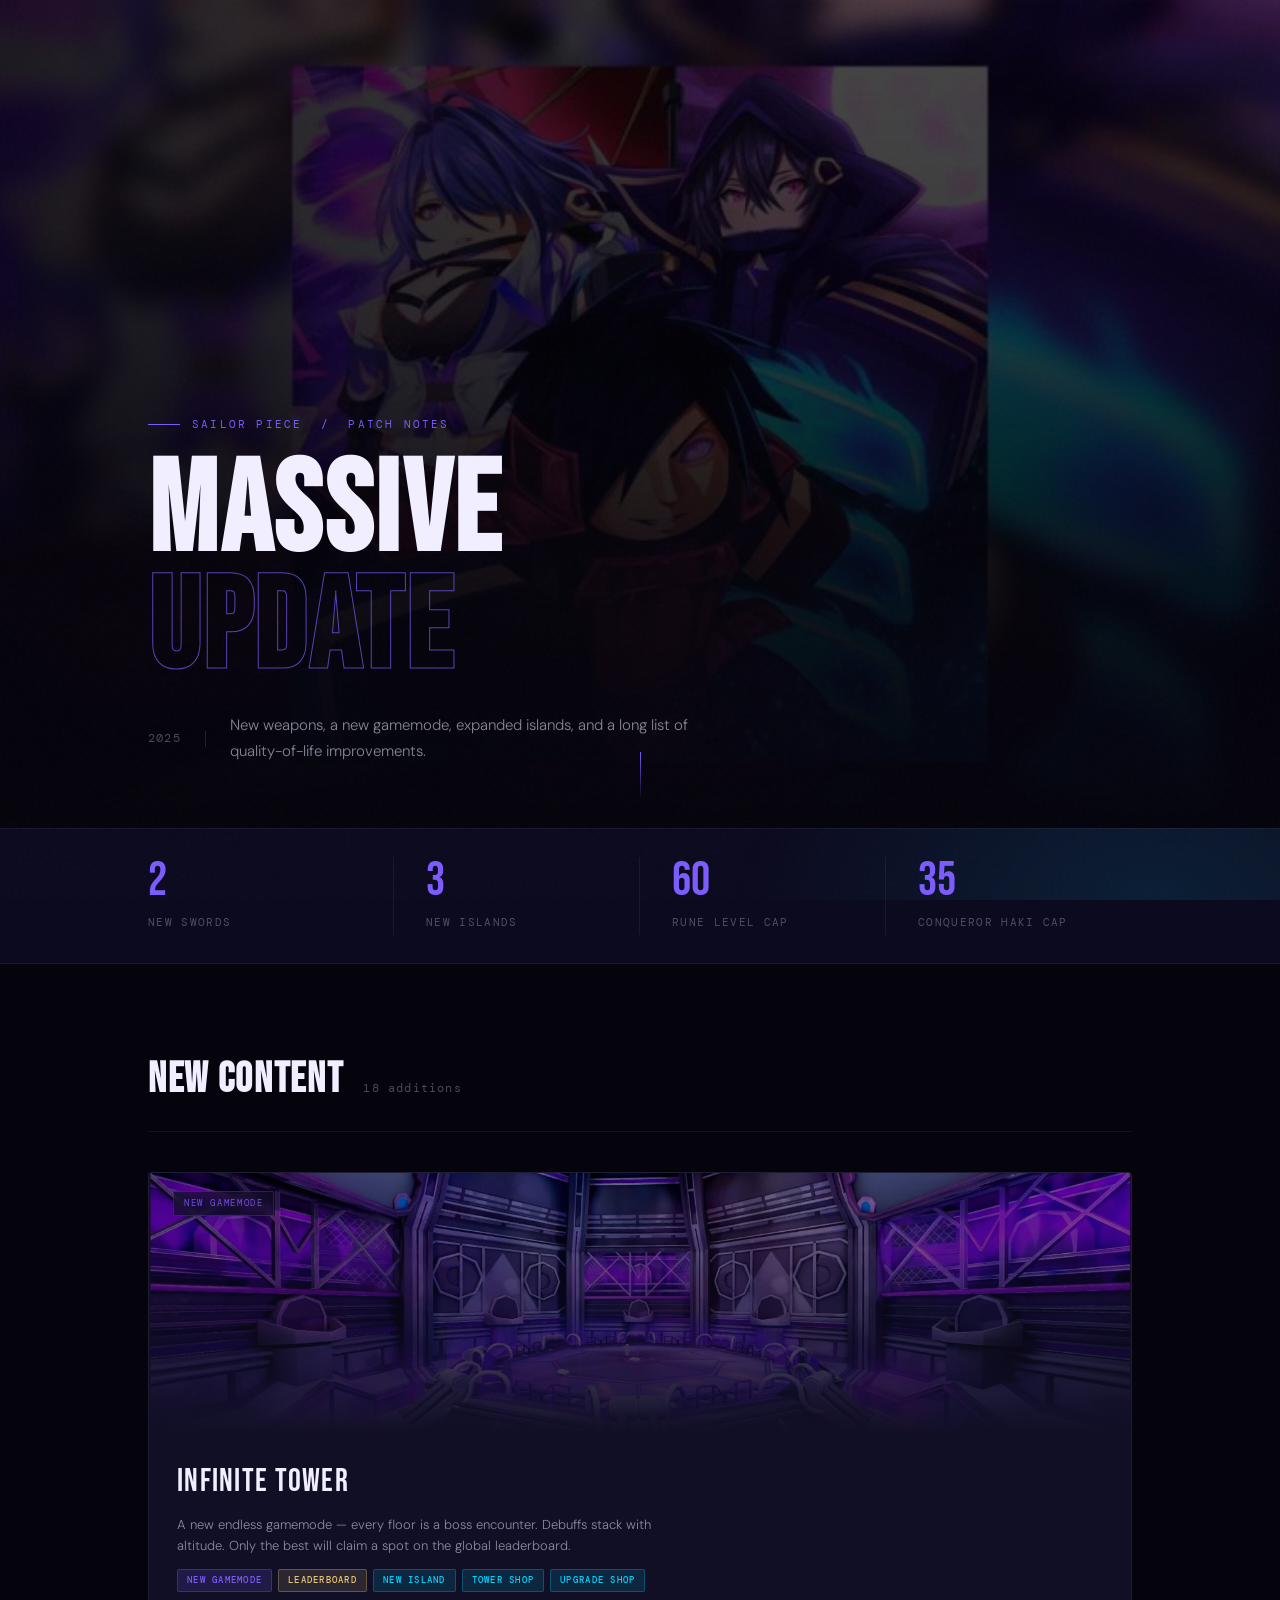
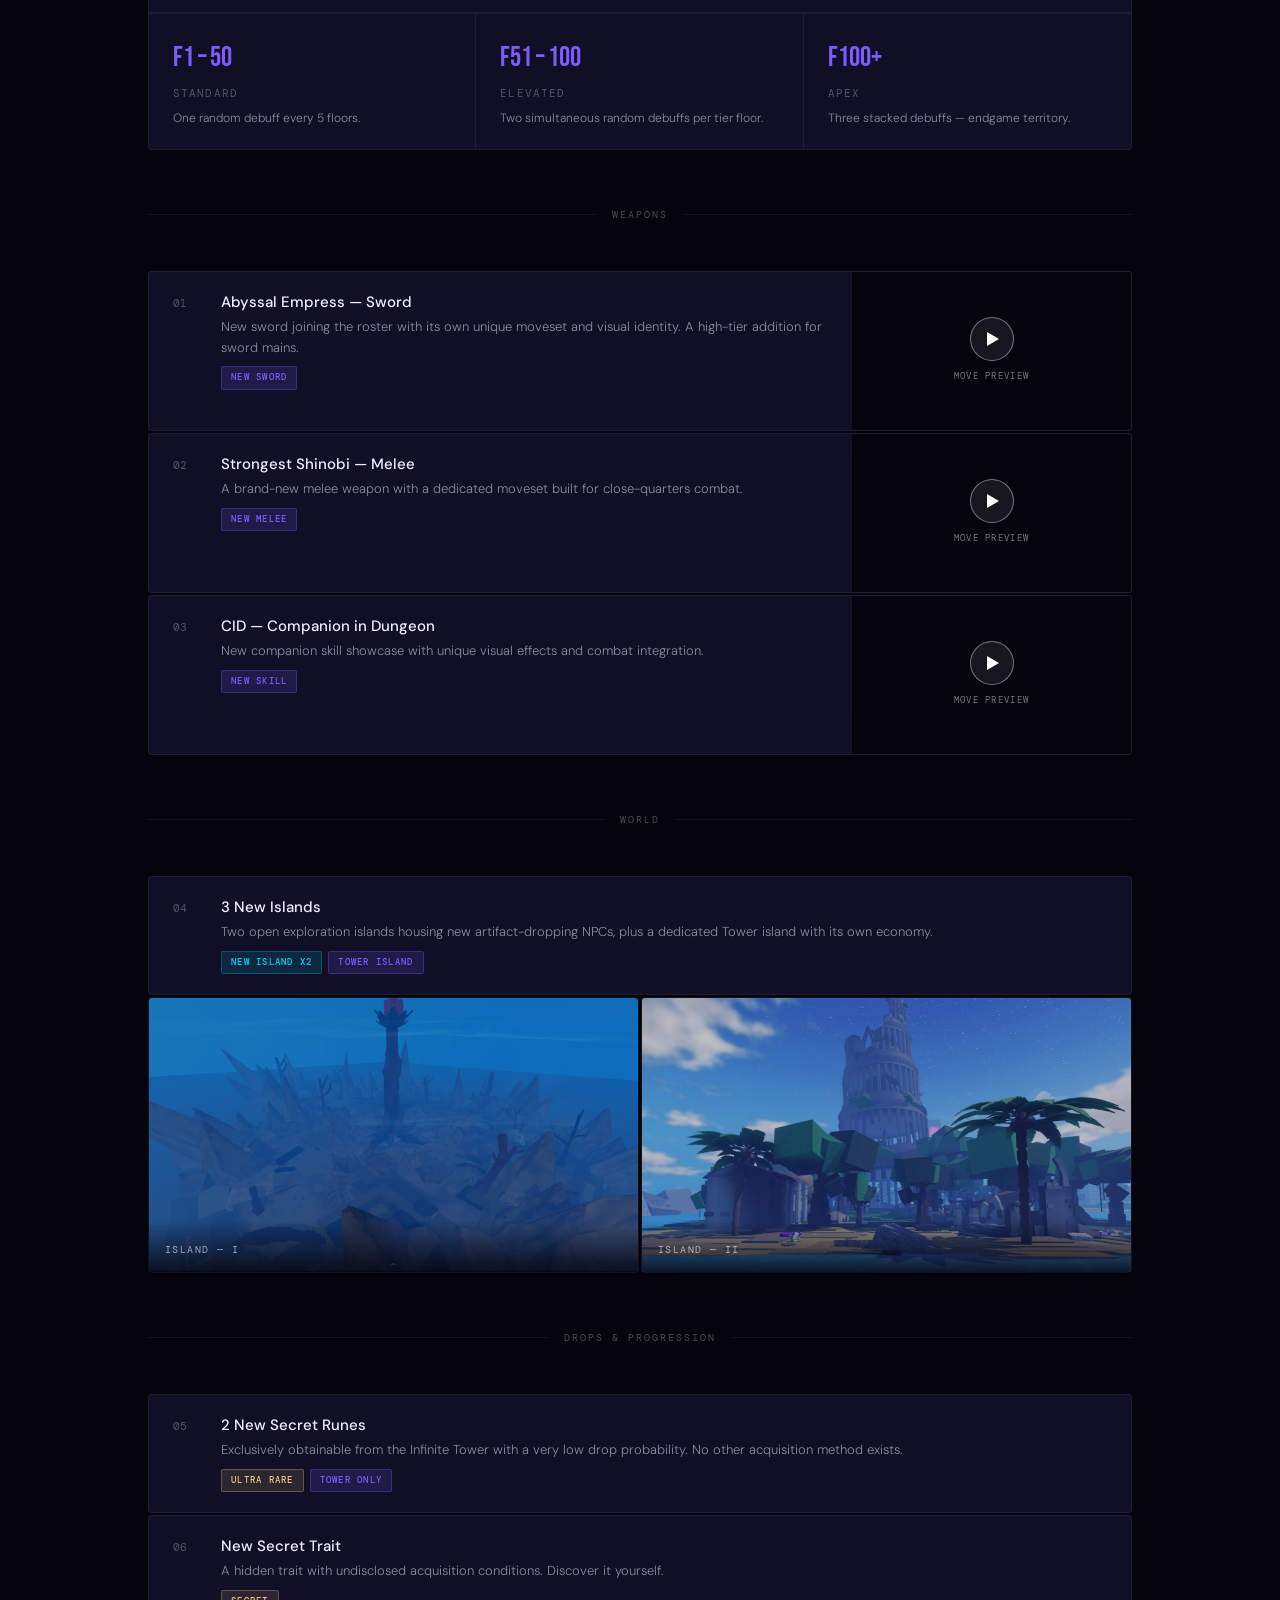
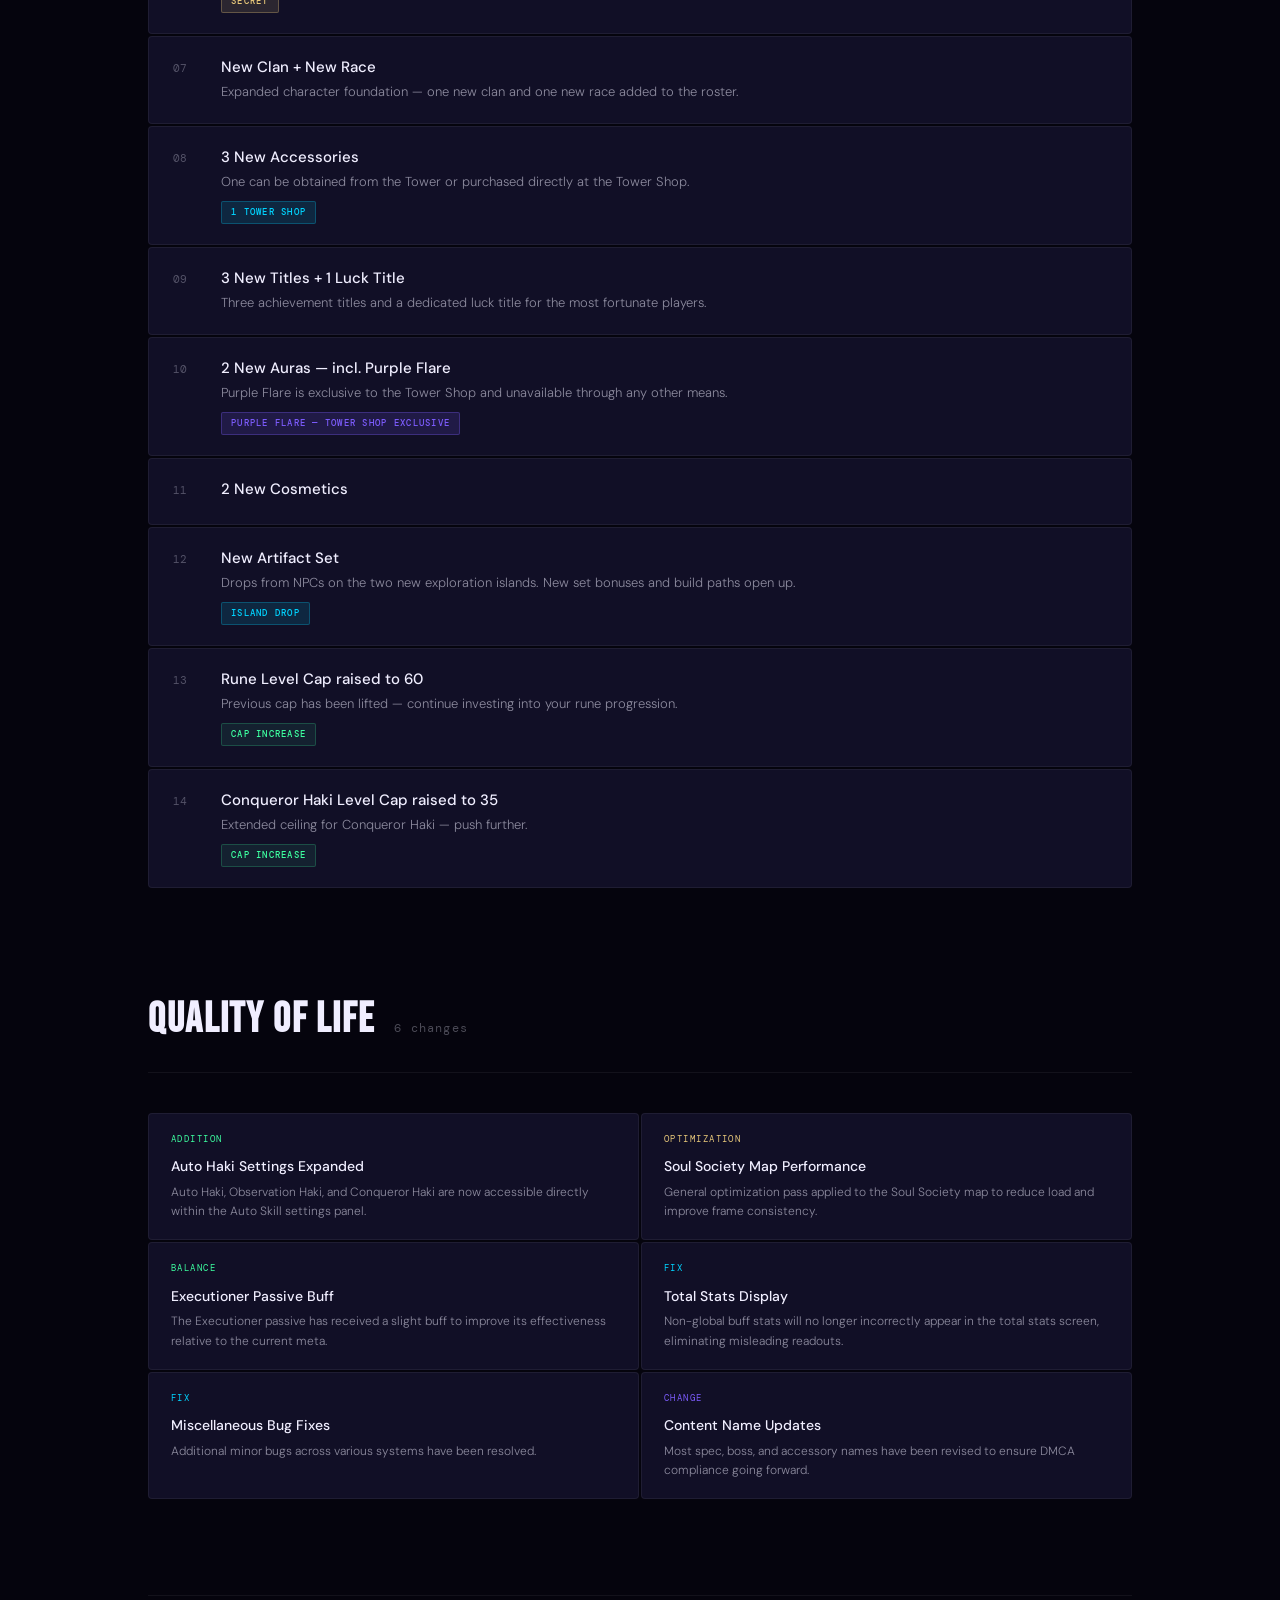
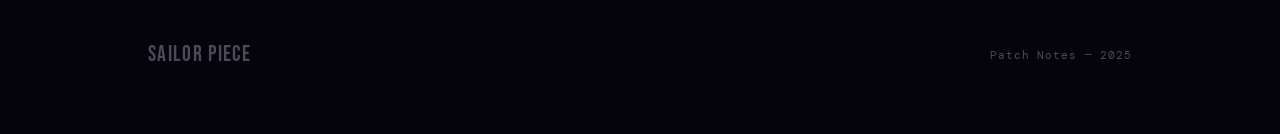
==== projects/sailor_piece_update/index.html @ 8a568047 "commit" ====
<!DOCTYPE html>
<html lang="en">
<head>
  <meta charset="UTF-8" />
  <meta name="viewport" content="width=device-width, initial-scale=1.0" />
  <title>Sailor Piece — Massive Update</title>
  <link rel="preconnect" href="https://fonts.googleapis.com" />
  <link rel="preconnect" href="https://fonts.gstatic.com" crossorigin />
  <link href="https://fonts.googleapis.com/css2?family=Bebas+Neue&family=DM+Sans:ital,opsz,wght@0,9..40,300;0,9..40,400;0,9..40,500&family=DM+Mono:wght@400;500&display=swap" rel="stylesheet" />
  <link rel="stylesheet" href="styles.css" />
</head>
<body>

<!-- ════════════════════════════════════════════
     VIDEO MODAL
════════════════════════════════════════════ -->
<div class="modal-backdrop" id="modal">
  <div class="modal-box">
    <button class="modal-close" onclick="closeModal()">&#x2715;</button>
    <video id="modalVideo" controls playsinline></video>
  </div>
</div>

<!-- ════════════════════════════════════════════
     HERO
     Background: sailor_cover.png (game cover art)
════════════════════════════════════════════ -->
<section class="hero">
  <div class="hero-bg">
    <img class="hero-cover" src="sailor_cover.png" alt="Sailor Piece" />
    <div class="hero-overlay"></div>
    <div class="hero-overlay-left"></div>
  </div>
  <div class="wrap hero-content">
    <div class="hero-tag">Sailor Piece &nbsp;/&nbsp; Patch Notes</div>
    <h1 class="hero-title">Massive<br /><span class="accent-word">Update</span></h1>
    <div class="hero-meta">
      <span class="hero-date">2025</span>
      <div class="hero-divider"></div>
      <p class="hero-desc">New weapons, a new gamemode, expanded islands, and a long list of quality-of-life improvements.</p>
    </div>
  </div>
  <div class="scroll-cue">
    <div class="scroll-line"></div>
  </div>
</section>

<!-- ════════════════════════════════════════════
     STATS BAR
════════════════════════════════════════════ -->
<div class="stats-bar">
  <div class="wrap">
    <div class="stats-grid">
      <div class="stat-item">
        <span class="stat-num">2</span>
        <span class="stat-label">New Swords</span>
      </div>
      <div class="stat-item">
        <span class="stat-num">3</span>
        <span class="stat-label">New Islands</span>
      </div>
      <div class="stat-item">
        <span class="stat-num">60</span>
        <span class="stat-label">Rune Level Cap</span>
      </div>
      <div class="stat-item">
        <span class="stat-num">35</span>
        <span class="stat-label">Conqueror Haki Cap</span>
      </div>
    </div>
  </div>
</div>

<!-- ════════════════════════════════════════════
     MAIN CONTENT
════════════════════════════════════════════ -->
<main class="wrap">

  <!-- ── NEW CONTENT ── -->
  <div class="section reveal">
    <div class="section-header">
      <h2 class="section-title">New Content</h2>
      <span class="section-count">18 additions</span>
    </div>

    <!-- INFINITE TOWER — featured block with interior image -->
    <div class="tower-feature reveal">
      <div class="tower-visual">
        <img src="infinite_tower_interior.png" alt="Infinite Tower Interior" />
        <div class="tower-visual-overlay"></div>
        <span class="tower-visual-label">New Gamemode</span>
      </div>
      <div class="tower-header">
        <div class="tower-title">Infinite Tower</div>
        <p class="tower-sub">A new endless gamemode — every floor is a boss encounter. Debuffs stack with altitude. Only the best will claim a spot on the global leaderboard.</p>
        <div class="entry-badges" style="margin-top:12px;">
          <span class="badge badge-purple">New Gamemode</span>
          <span class="badge badge-gold">Leaderboard</span>
          <span class="badge badge-cyan">New Island</span>
          <span class="badge badge-cyan">Tower Shop</span>
          <span class="badge badge-cyan">Upgrade Shop</span>
        </div>
      </div>
      <div class="tower-floors">
        <div class="floor-tier">
          <span class="floor-range">F1 – 50</span>
          <div class="floor-label">Standard</div>
          <p class="floor-desc">One random debuff every 5 floors.</p>
        </div>
        <div class="floor-tier">
          <span class="floor-range">F51 – 100</span>
          <div class="floor-label">Elevated</div>
          <p class="floor-desc">Two simultaneous random debuffs per tier floor.</p>
        </div>
        <div class="floor-tier">
          <span class="floor-range">F100+</span>
          <div class="floor-label">Apex</div>
          <p class="floor-desc">Three stacked debuffs — endgame territory.</p>
        </div>
      </div>
    </div>

    <div class="sep reveal">
      <div class="sep-line"></div>
      <span class="sep-label">Weapons</span>
      <div class="sep-line"></div>
    </div>

    <!-- ABYSSAL EMPRESS -->
    <div class="entry-featured reveal">
      <div class="entry-inner">
        <div class="entry-index">01</div>
        <div class="entry-body">
          <div class="entry-title">Abyssal Empress — Sword</div>
          <p class="entry-desc">New sword joining the roster with its own unique moveset and visual identity. A high-tier addition for sword mains.</p>
          <div class="entry-badges">
            <span class="badge badge-purple">New Sword</span>
          </div>
        </div>
      </div>
      <div class="entry-media" onclick="openModal('abyssal_empress_move.mp4')">
        <video src="videos/abyssal empress move.mp4" muted loop playsinline preload="metadata"></video>
        <div class="video-overlay">
          <div class="play-btn">
            <svg width="14" height="16" viewBox="0 0 14 16" fill="white"><path d="M1 1l12 7L1 15V1z"/></svg>
          </div>
          <span class="video-label">Move Preview</span>
        </div>
      </div>
    </div>

    <!-- STRONGEST SHINOBI -->
    <div class="entry-featured reveal">
      <div class="entry-inner">
        <div class="entry-index">02</div>
        <div class="entry-body">
          <div class="entry-title">Strongest Shinobi — Melee</div>
          <p class="entry-desc">A brand-new melee weapon with a dedicated moveset built for close-quarters combat.</p>
          <div class="entry-badges">
            <span class="badge badge-purple">New Melee</span>
          </div>
        </div>
      </div>
      <div class="entry-media" onclick="openModal('strongest_shinobi_move.mp4')">
        <video src="videos/strongest shinobi move.mp4" muted loop playsinline preload="metadata"></video>
        <div class="video-overlay">
          <div class="play-btn">
            <svg width="14" height="16" viewBox="0 0 14 16" fill="white"><path d="M1 1l12 7L1 15V1z"/></svg>
          </div>
          <span class="video-label">Move Preview</span>
        </div>
      </div>
    </div>

    <!-- CID -->
    <div class="entry-featured reveal">
      <div class="entry-inner">
        <div class="entry-index">03</div>
        <div class="entry-body">
          <div class="entry-title">CID — Companion in Dungeon</div>
          <p class="entry-desc">New companion skill showcase with unique visual effects and combat integration.</p>
          <div class="entry-badges">
            <span class="badge badge-purple">New Skill</span>
          </div>
        </div>
      </div>
      <div class="entry-media" onclick="openModal('cid_move.mp4')">
        <video src="videos/cid move.mp4" muted loop playsinline preload="metadata"></video>
        <div class="video-overlay">
          <div class="play-btn">
            <svg width="14" height="16" viewBox="0 0 14 16" fill="white"><path d="M1 1l12 7L1 15V1z"/></svg>
          </div>
          <span class="video-label">Move Preview</span>
        </div>
      </div>
    </div>

    <div class="sep reveal">
      <div class="sep-line"></div>
      <span class="sep-label">World</span>
      <div class="sep-line"></div>
    </div>

    <!-- ISLANDS -->
    <div class="entry reveal" style="margin-bottom:2px;">
      <div class="entry-inner">
        <div class="entry-index">04</div>
        <div class="entry-body">
          <div class="entry-title">3 New Islands</div>
          <p class="entry-desc">Two open exploration islands housing new artifact-dropping NPCs, plus a dedicated Tower island with its own economy.</p>
          <div class="entry-badges">
            <span class="badge badge-cyan">New Island x2</span>
            <span class="badge badge-purple">Tower Island</span>
          </div>
        </div>
      </div>
    </div>
    <div class="island-grid reveal">
      <div class="island-card">
        <img src="imagens/island1.png" alt="Island 1" />
        <div class="island-label">Island — I</div>
      </div>
      <div class="island-card">
        <img src="imagens/island2.png" alt="Island 2" />
        <div class="island-label">Island — II</div>
      </div>
    </div>

    <div class="sep reveal">
      <div class="sep-line"></div>
      <span class="sep-label">Drops &amp; Progression</span>
      <div class="sep-line"></div>
    </div>

    <div class="entry reveal">
      <div class="entry-inner">
        <div class="entry-index">05</div>
        <div class="entry-body">
          <div class="entry-title">2 New Secret Runes</div>
          <p class="entry-desc">Exclusively obtainable from the Infinite Tower with a very low drop probability. No other acquisition method exists.</p>
          <div class="entry-badges">
            <span class="badge badge-gold">Ultra Rare</span>
            <span class="badge badge-purple">Tower Only</span>
          </div>
        </div>
      </div>
    </div>

    <div class="entry reveal">
      <div class="entry-inner">
        <div class="entry-index">06</div>
        <div class="entry-body">
          <div class="entry-title">New Secret Trait</div>
          <p class="entry-desc">A hidden trait with undisclosed acquisition conditions. Discover it yourself.</p>
          <div class="entry-badges">
            <span class="badge badge-gold">Secret</span>
          </div>
        </div>
      </div>
    </div>

    <div class="entry reveal">
      <div class="entry-inner">
        <div class="entry-index">07</div>
        <div class="entry-body">
          <div class="entry-title">New Clan + New Race</div>
          <p class="entry-desc">Expanded character foundation — one new clan and one new race added to the roster.</p>
        </div>
      </div>
    </div>

    <div class="entry reveal">
      <div class="entry-inner">
        <div class="entry-index">08</div>
        <div class="entry-body">
          <div class="entry-title">3 New Accessories</div>
          <p class="entry-desc">One can be obtained from the Tower or purchased directly at the Tower Shop.</p>
          <div class="entry-badges">
            <span class="badge badge-cyan">1 Tower Shop</span>
          </div>
        </div>
      </div>
    </div>

    <div class="entry reveal">
      <div class="entry-inner">
        <div class="entry-index">09</div>
        <div class="entry-body">
          <div class="entry-title">3 New Titles + 1 Luck Title</div>
          <p class="entry-desc">Three achievement titles and a dedicated luck title for the most fortunate players.</p>
        </div>
      </div>
    </div>

    <div class="entry reveal">
      <div class="entry-inner">
        <div class="entry-index">10</div>
        <div class="entry-body">
          <div class="entry-title">2 New Auras — incl. Purple Flare</div>
          <p class="entry-desc">Purple Flare is exclusive to the Tower Shop and unavailable through any other means.</p>
          <div class="entry-badges">
            <span class="badge badge-purple">Purple Flare — Tower Shop Exclusive</span>
          </div>
        </div>
      </div>
    </div>

    <div class="entry reveal">
      <div class="entry-inner">
        <div class="entry-index">11</div>
        <div class="entry-body">
          <div class="entry-title">2 New Cosmetics</div>
        </div>
      </div>
    </div>

    <div class="entry reveal">
      <div class="entry-inner">
        <div class="entry-index">12</div>
        <div class="entry-body">
          <div class="entry-title">New Artifact Set</div>
          <p class="entry-desc">Drops from NPCs on the two new exploration islands. New set bonuses and build paths open up.</p>
          <div class="entry-badges">
            <span class="badge badge-cyan">Island Drop</span>
          </div>
        </div>
      </div>
    </div>

    <div class="entry reveal">
      <div class="entry-inner">
        <div class="entry-index">13</div>
        <div class="entry-body">
          <div class="entry-title">Rune Level Cap raised to 60</div>
          <p class="entry-desc">Previous cap has been lifted — continue investing into your rune progression.</p>
          <div class="entry-badges">
            <span class="badge badge-green">Cap Increase</span>
          </div>
        </div>
      </div>
    </div>

    <div class="entry reveal">
      <div class="entry-inner">
        <div class="entry-index">14</div>
        <div class="entry-body">
          <div class="entry-title">Conqueror Haki Level Cap raised to 35</div>
          <p class="entry-desc">Extended ceiling for Conqueror Haki — push further.</p>
          <div class="entry-badges">
            <span class="badge badge-green">Cap Increase</span>
          </div>
        </div>
      </div>
    </div>
  </div>

  <!-- ── QOL SECTION ── -->
  <div class="section reveal">
    <div class="section-header">
      <h2 class="section-title">Quality of Life</h2>
      <span class="section-count">6 changes</span>
    </div>

    <div class="qol-grid">

      <div class="qol-entry reveal">
        <div class="qol-type buff">Addition</div>
        <div class="qol-title">Auto Haki Settings Expanded</div>
        <p class="qol-desc">Auto Haki, Observation Haki, and Conqueror Haki are now accessible directly within the Auto Skill settings panel.</p>
      </div>

      <div class="qol-entry reveal">
        <div class="qol-type opt">Optimization</div>
        <div class="qol-title">Soul Society Map Performance</div>
        <p class="qol-desc">General optimization pass applied to the Soul Society map to reduce load and improve frame consistency.</p>
      </div>

      <div class="qol-entry reveal">
        <div class="qol-type buff">Balance</div>
        <div class="qol-title">Executioner Passive Buff</div>
        <p class="qol-desc">The Executioner passive has received a slight buff to improve its effectiveness relative to the current meta.</p>
      </div>

      <div class="qol-entry reveal">
        <div class="qol-type fix">Fix</div>
        <div class="qol-title">Total Stats Display</div>
        <p class="qol-desc">Non-global buff stats will no longer incorrectly appear in the total stats screen, eliminating misleading readouts.</p>
      </div>

      <div class="qol-entry reveal">
        <div class="qol-type fix">Fix</div>
        <div class="qol-title">Miscellaneous Bug Fixes</div>
        <p class="qol-desc">Additional minor bugs across various systems have been resolved.</p>
      </div>

      <div class="qol-entry reveal">
        <div class="qol-type change">Change</div>
        <div class="qol-title">Content Name Updates</div>
        <p class="qol-desc">Most spec, boss, and accessory names have been revised to ensure DMCA compliance going forward.</p>
      </div>

    </div>
  </div>

</main>

<!-- ════════════════════════════════════════════
     FOOTER
════════════════════════════════════════════ -->
<footer>
  <div class="wrap">
    <div class="site-footer">
      <div class="footer-brand">Sailor Piece</div>
      <div class="footer-copy">Patch Notes &mdash; 2025</div>
    </div>
  </div>
</footer>

<script src="main.js"></script>
</body>
</html>
---- projects/sailor_piece_update/styles.css ----
/* ═══════════════════════════════════════════════
   SAILOR PIECE — MASSIVE UPDATE  |  styles.css
═══════════════════════════════════════════════ */

:root {
  --void:        #05040d;
  --deep:        #0c0a1e;
  --surface:     #110f26;
  --panel:       #16132e;
  --rim:         rgba(255,255,255,0.06);
  --rim-strong:  rgba(255,255,255,0.12);
  --accent:      #7c5cfc;
  --accent-dim:  rgba(124,92,252,0.15);
  --accent-glow: rgba(124,92,252,0.35);
  --cyan:        #00d4ff;
  --cyan-dim:    rgba(0,212,255,0.12);
  --gold:        #e8c87a;
  --gold-dim:    rgba(232,200,122,0.12);
  --text-primary:   #f0eeff;
  --text-secondary: rgba(240,238,255,0.55);
  --text-muted:     rgba(240,238,255,0.3);
  --red:   #ff4466;
  --green: #3dffa0;
  --font-display: 'Bebas Neue', sans-serif;
  --font-body:    'DM Sans', sans-serif;
  --font-mono:    'DM Mono', monospace;
}

*, *::before, *::after { box-sizing: border-box; margin: 0; padding: 0; }
html { scroll-behavior: smooth; }

body {
  background: var(--void);
  color: var(--text-primary);
  font-family: var(--font-body);
  font-size: 15px;
  line-height: 1.7;
  min-height: 100vh;
  overflow-x: hidden;
}

body::before {
  content: '';
  position: fixed;
  inset: 0;
  background:
    radial-gradient(ellipse 80% 60% at 10% 0%,  rgba(124,92,252,0.18) 0%, transparent 60%),
    radial-gradient(ellipse 60% 50% at 90% 100%, rgba(0,212,255,0.10)  0%, transparent 55%),
    radial-gradient(ellipse 40% 40% at 50% 50%,  rgba(124,92,252,0.04) 0%, transparent 70%);
  pointer-events: none;
  z-index: 0;
}

body::after {
  content: '';
  position: fixed;
  inset: 0;
  background-image: url("data:image/svg+xml,%3Csvg viewBox='0 0 256 256' xmlns='http://www.w3.org/2000/svg'%3E%3Cfilter id='n'%3E%3CfeTurbulence type='fractalNoise' baseFrequency='0.9' numOctaves='4' stitchTiles='stitch'/%3E%3C/filter%3E%3Crect width='100%25' height='100%25' filter='url(%23n)' opacity='0.04'/%3E%3C/svg%3E");
  opacity: 0.45;
  pointer-events: none;
  z-index: 0;
}

.wrap {
  position: relative;
  z-index: 1;
  max-width: 1040px;
  margin: 0 auto;
  padding: 0 28px;
}

/* ── HERO ── */
.hero {
  position: relative;
  min-height: 92vh;
  display: flex;
  align-items: flex-end;
  padding-bottom: 64px;
  overflow: hidden;
}

.hero-bg { position: absolute; inset: 0; z-index: 0; }

.hero-cover {
  position: absolute;
  inset: 0;
  width: 100%;
  height: 100%;
  object-fit: cover;
  object-position: center 20%;
  filter: brightness(0.28) saturate(1.5);
  transform: scale(1.04);
  animation: heroZoom 18s ease-out forwards;
}

@keyframes heroZoom {
  from { transform: scale(1.08); }
  to   { transform: scale(1.00); }
}

.hero-overlay {
  position: absolute;
  inset: 0;
  background: linear-gradient(180deg, rgba(5,4,13,0) 0%, rgba(5,4,13,.20) 40%, rgba(5,4,13,.75) 70%, rgba(5,4,13,1) 100%);
}

.hero-overlay-left {
  position: absolute;
  inset: 0;
  background: linear-gradient(90deg, rgba(5,4,13,.65) 0%, transparent 60%);
}

.hero-content { position: relative; z-index: 2; width: 100%; }

.hero-tag {
  font-family: var(--font-mono);
  font-size: 11px;
  letter-spacing: .2em;
  text-transform: uppercase;
  color: var(--accent);
  margin-bottom: 20px;
  display: flex;
  align-items: center;
  gap: 12px;
  opacity: 0;
  animation: fadeUp .7s .2s ease forwards;
}

.hero-tag::before {
  content: '';
  display: block;
  width: 32px;
  height: 1px;
  background: var(--accent);
}

.hero-title {
  font-family: var(--font-display);
  font-size: clamp(64px, 10vw, 128px);
  line-height: .92;
  letter-spacing: .02em;
  color: var(--text-primary);
  margin-bottom: 24px;
  opacity: 0;
  animation: fadeUp .8s .35s ease forwards;
}

.hero-title .accent-word {
  color: transparent;
  -webkit-text-stroke: 1px rgba(124,92,252,.7);
}

.hero-meta {
  display: flex;
  align-items: center;
  gap: 24px;
  flex-wrap: wrap;
  opacity: 0;
  animation: fadeUp .8s .55s ease forwards;
}

.hero-date { font-family: var(--font-mono); font-size: 12px; color: var(--text-muted); letter-spacing: .1em; }
.hero-divider { width: 1px; height: 16px; background: var(--rim-strong); }
.hero-desc { font-size: 15px; color: var(--text-secondary); font-weight: 300; max-width: 480px; }

.scroll-cue {
  position: absolute;
  bottom: 28px;
  left: 50%;
  transform: translateX(-50%);
  z-index: 2;
  display: flex;
  flex-direction: column;
  align-items: center;
  opacity: 0;
  animation: fadeIn 1s 1.2s ease forwards;
}

.scroll-line {
  width: 1px;
  height: 48px;
  background: linear-gradient(180deg, var(--accent) 0%, transparent 100%);
  animation: scrollPulse 2s infinite;
}

@keyframes scrollPulse { 0%, 100% { opacity: .3; } 50% { opacity: 1; } }

/* ── STATS BAR ── */
.stats-bar {
  border-top: 1px solid var(--rim);
  border-bottom: 1px solid var(--rim);
  background: var(--deep);
  padding: 28px 0;
  margin-bottom: 80px;
}

.stats-grid { display: grid; grid-template-columns: repeat(4, 1fr); }

.stat-item {
  padding: 0 32px;
  border-right: 1px solid var(--rim);
  opacity: 0;
  animation: fadeUp .6s ease forwards;
}
.stat-item:first-child { padding-left: 0; }
.stat-item:last-child  { border-right: none; }
.stat-item:nth-child(1) { animation-delay: .10s; }
.stat-item:nth-child(2) { animation-delay: .20s; }
.stat-item:nth-child(3) { animation-delay: .30s; }
.stat-item:nth-child(4) { animation-delay: .40s; }

.stat-num { font-family: var(--font-display); font-size: 48px; line-height: 1; color: var(--accent); display: block; margin-bottom: 4px; }
.stat-label { font-size: 11px; letter-spacing: .12em; text-transform: uppercase; color: var(--text-muted); font-family: var(--font-mono); }

/* ── SECTION ── */
.section { margin-bottom: 96px; }

.section-header {
  display: flex;
  align-items: baseline;
  gap: 20px;
  margin-bottom: 40px;
  padding-bottom: 16px;
  border-bottom: 1px solid var(--rim);
}

.section-title { font-family: var(--font-display); font-size: 42px; letter-spacing: .04em; color: var(--text-primary); }
.section-count { font-family: var(--font-mono); font-size: 12px; color: var(--text-muted); letter-spacing: .1em; }

/* ── ENTRIES ── */
.entry {
  border: 1px solid var(--rim);
  border-radius: 4px;
  background: var(--surface);
  margin-bottom: 2px;
  overflow: hidden;
  transition: border-color .2s, background .2s;
}

.entry:hover { border-color: var(--rim-strong); background: var(--panel); }

.entry-inner { padding: 20px 24px; display: flex; gap: 20px; align-items: flex-start; }

.entry-index { font-family: var(--font-mono); font-size: 11px; color: var(--text-muted); padding-top: 2px; min-width: 28px; flex-shrink: 0; }
.entry-body  { flex: 1; min-width: 0; }
.entry-title { font-size: 15px; font-weight: 500; color: var(--text-primary); line-height: 1.4; margin-bottom: 4px; }
.entry-desc  { font-size: 13px; color: var(--text-secondary); font-weight: 300; line-height: 1.6; }
.entry-badges { display: flex; gap: 6px; flex-wrap: wrap; margin-top: 8px; }

.badge { font-family: var(--font-mono); font-size: 9px; letter-spacing: .14em; text-transform: uppercase; padding: 3px 9px; border-radius: 2px; font-weight: 500; }
.badge-purple { background: var(--accent-dim); color: var(--accent); border: 1px solid rgba(124,92,252,.3); }
.badge-cyan   { background: var(--cyan-dim);   color: var(--cyan);   border: 1px solid rgba(0,212,255,.25); }
.badge-gold   { background: var(--gold-dim);   color: var(--gold);   border: 1px solid rgba(232,200,122,.3); }
.badge-red    { background: rgba(255,68,102,.10); color: var(--red);   border: 1px solid rgba(255,68,102,.25); }
.badge-green  { background: rgba(61,255,160,.08); color: var(--green); border: 1px solid rgba(61,255,160,.20); }

/* ── FEATURED ENTRY ── */
.entry-featured {
  display: grid;
  grid-template-columns: 1fr 280px;
  border: 1px solid var(--rim);
  border-radius: 4px;
  background: var(--surface);
  margin-bottom: 2px;
  overflow: hidden;
  transition: border-color .2s;
  min-height: 160px;
}

.entry-featured:hover { border-color: var(--rim-strong); }
.entry-featured .entry-inner { align-items: flex-start; }

.entry-media {
  background: #06050f;
  border-left: 1px solid var(--rim);
  display: flex;
  align-items: center;
  justify-content: center;
  overflow: hidden;
  position: relative;
  cursor: pointer;
}

.entry-media video { width: 100%; height: 100%; object-fit: cover; display: block; }

.video-overlay {
  position: absolute;
  inset: 0;
  display: flex;
  flex-direction: column;
  align-items: center;
  justify-content: center;
  gap: 8px;
  background: rgba(5,4,13,.55);
  transition: background .25s;
}

.entry-media:hover .video-overlay { background: rgba(5,4,13,.18); }

.play-btn {
  width: 44px;
  height: 44px;
  border-radius: 50%;
  border: 1.5px solid rgba(255,255,255,.4);
  background: rgba(255,255,255,.08);
  display: flex;
  align-items: center;
  justify-content: center;
  transition: transform .2s, border-color .2s, background .2s;
  backdrop-filter: blur(4px);
}

.entry-media:hover .play-btn { transform: scale(1.08); border-color: rgba(255,255,255,.7); background: rgba(255,255,255,.16); }
.play-btn svg { margin-left: 3px; }

.video-label { font-family: var(--font-mono); font-size: 9px; letter-spacing: .14em; text-transform: uppercase; color: rgba(255,255,255,.45); }

/* ── INFINITE TOWER BLOCK ── */
.tower-feature {
  border: 1px solid var(--rim);
  border-radius: 4px;
  background: var(--surface);
  overflow: hidden;
  margin-bottom: 2px;
}

.tower-visual { position: relative; height: 260px; overflow: hidden; }

.tower-visual img {
  width: 100%;
  height: 100%;
  object-fit: cover;
  object-position: center;
  display: block;
  filter: brightness(0.6) saturate(1.2);
  transition: filter .5s, transform .6s;
}

.tower-feature:hover .tower-visual img { filter: brightness(.75) saturate(1.4); transform: scale(1.02); }

.tower-visual-overlay {
  position: absolute;
  inset: 0;
  background: linear-gradient(180deg, transparent 0%, rgba(17,15,38,.5) 60%, rgba(17,15,38,1) 100%);
}

.tower-visual-label {
  position: absolute;
  top: 18px;
  left: 24px;
  font-family: var(--font-mono);
  font-size: 9px;
  letter-spacing: .18em;
  text-transform: uppercase;
  color: rgba(124,92,252,.85);
  background: rgba(17,15,38,.65);
  padding: 4px 10px;
  border: 1px solid rgba(124,92,252,.25);
  border-radius: 2px;
  backdrop-filter: blur(4px);
}

.tower-header { padding: 22px 28px 20px; border-bottom: 1px solid var(--rim); }

.tower-title { font-family: var(--font-display); font-size: 32px; letter-spacing: .04em; color: var(--text-primary); margin-bottom: 6px; }
.tower-sub { font-size: 13px; color: var(--text-secondary); font-weight: 300; max-width: 520px; line-height: 1.6; }

.tower-floors { display: grid; grid-template-columns: repeat(3, 1fr); border-top: 1px solid var(--rim); }

.floor-tier { padding: 20px 24px; border-right: 1px solid var(--rim); }
.floor-tier:last-child { border-right: none; }

.floor-range { font-family: var(--font-display); font-size: 28px; color: var(--accent); display: block; margin-bottom: 2px; }
.floor-label { font-size: 11px; color: var(--text-muted); font-family: var(--font-mono); letter-spacing: .1em; text-transform: uppercase; margin-bottom: 6px; }
.floor-desc { font-size: 12px; color: var(--text-secondary); font-weight: 300; }

/* ── ISLAND SHOWCASE ── */
.island-grid { display: grid; grid-template-columns: 1fr 1fr; gap: 2px; margin-top: 2px; }

.island-card { position: relative; overflow: hidden; border-radius: 4px; border: 1px solid var(--rim); aspect-ratio: 16/9; cursor: pointer; }

.island-card img { width: 100%; height: 100%; object-fit: cover; display: block; filter: brightness(.75) saturate(1.1); transition: filter .4s, transform .5s; }
.island-card:hover img { filter: brightness(.9) saturate(1.3); transform: scale(1.03); }

.island-label {
  position: absolute; bottom: 0; left: 0; right: 0;
  padding: 20px 16px 14px;
  background: linear-gradient(transparent, rgba(5,4,13,.85));
  font-family: var(--font-mono); font-size: 10px; letter-spacing: .14em; text-transform: uppercase; color: rgba(255,255,255,.6);
}

/* ── QOL ── */
.qol-grid { display: grid; grid-template-columns: 1fr 1fr; gap: 2px; }

.qol-entry {
  border: 1px solid var(--rim);
  border-radius: 4px;
  background: var(--surface);
  padding: 18px 22px;
  transition: border-color .2s, background .2s;
}

.qol-entry:hover { border-color: var(--rim-strong); background: var(--panel); }

.qol-type { font-family: var(--font-mono); font-size: 9px; letter-spacing: .16em; text-transform: uppercase; margin-bottom: 8px; }
.qol-type.buff   { color: var(--green);  }
.qol-type.fix    { color: var(--cyan);   }
.qol-type.opt    { color: var(--gold);   }
.qol-type.change { color: var(--accent); }

.qol-title { font-size: 14px; font-weight: 500; color: var(--text-primary); margin-bottom: 4px; }
.qol-desc  { font-size: 12px; color: var(--text-secondary); font-weight: 300; line-height: 1.6; }

/* ── SEPARATORS ── */
.sep { display: flex; align-items: center; gap: 16px; margin: 56px 0 48px; }
.sep-line  { flex: 1; height: 1px; background: var(--rim); }
.sep-label { font-family: var(--font-mono); font-size: 10px; letter-spacing: .2em; text-transform: uppercase; color: var(--text-muted); }

/* ── FOOTER ── */
.site-footer { border-top: 1px solid var(--rim); padding: 40px 0 60px; display: flex; justify-content: space-between; align-items: center; }
.footer-brand { font-family: var(--font-display); font-size: 22px; letter-spacing: .06em; color: var(--text-muted); }
.footer-copy  { font-family: var(--font-mono); font-size: 11px; color: var(--text-muted); letter-spacing: .08em; }

/* ── MODAL ── */
.modal-backdrop { position: fixed; inset: 0; background: rgba(5,4,13,.92); z-index: 1000; display: none; align-items: center; justify-content: center; backdrop-filter: blur(6px); }
.modal-backdrop.open { display: flex; }
.modal-box { width: min(800px, 92vw); background: var(--surface); border: 1px solid var(--rim-strong); border-radius: 6px; overflow: hidden; position: relative; }
.modal-box video { width: 100%; display: block; }
.modal-close { position: absolute; top: 14px; right: 14px; width: 32px; height: 32px; background: rgba(255,255,255,.08); border: 1px solid rgba(255,255,255,.15); border-radius: 50%; color: white; font-size: 16px; cursor: pointer; display: flex; align-items: center; justify-content: center; z-index: 2; transition: background .2s; }
.modal-close:hover { background: rgba(255,255,255,.18); }

/* ── REVEAL ── */
.reveal { opacity: 0; transform: translateY(20px); transition: opacity .6s ease, transform .6s ease; }
.reveal.visible { opacity: 1; transform: none; }

/* ── KEYFRAMES ── */
@keyframes fadeUp { from { opacity: 0; transform: translateY(18px); } to { opacity: 1; transform: translateY(0); } }
@keyframes fadeIn { from { opacity: 0; } to { opacity: 1; } }

/* ── RESPONSIVE ── */
@media (max-width: 700px) {
  .stats-grid     { grid-template-columns: repeat(2,1fr); }
  .entry-featured { grid-template-columns: 1fr; }
  .entry-media    { height: 180px; border-left: none; border-top: 1px solid var(--rim); }
  .island-grid    { grid-template-columns: 1fr; }
  .qol-grid       { grid-template-columns: 1fr; }
  .tower-floors   { grid-template-columns: 1fr; }
  .floor-tier     { border-right: none; border-bottom: 1px solid var(--rim); }
  .site-footer    { flex-direction: column; gap: 16px; text-align: center; }
  .hero-title     { font-size: 60px; }
  .tower-visual   { height: 180px; }
}
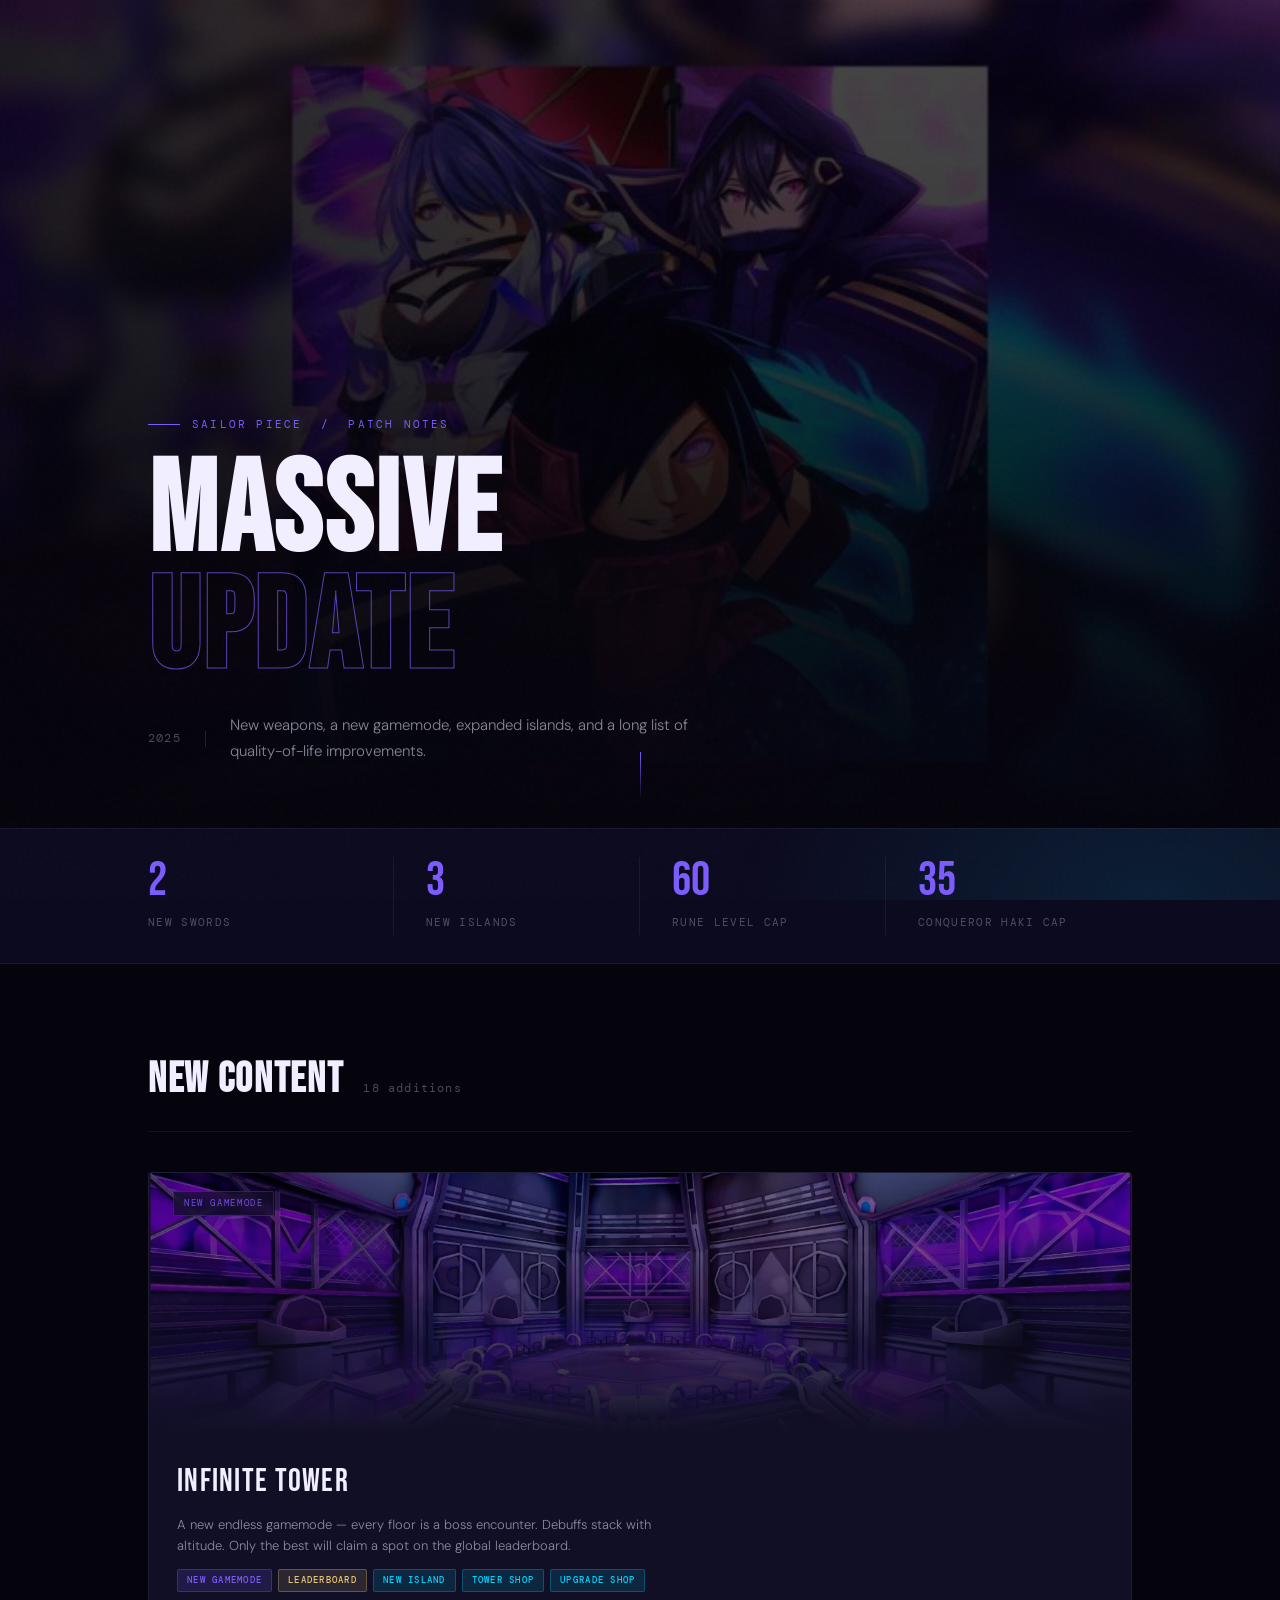
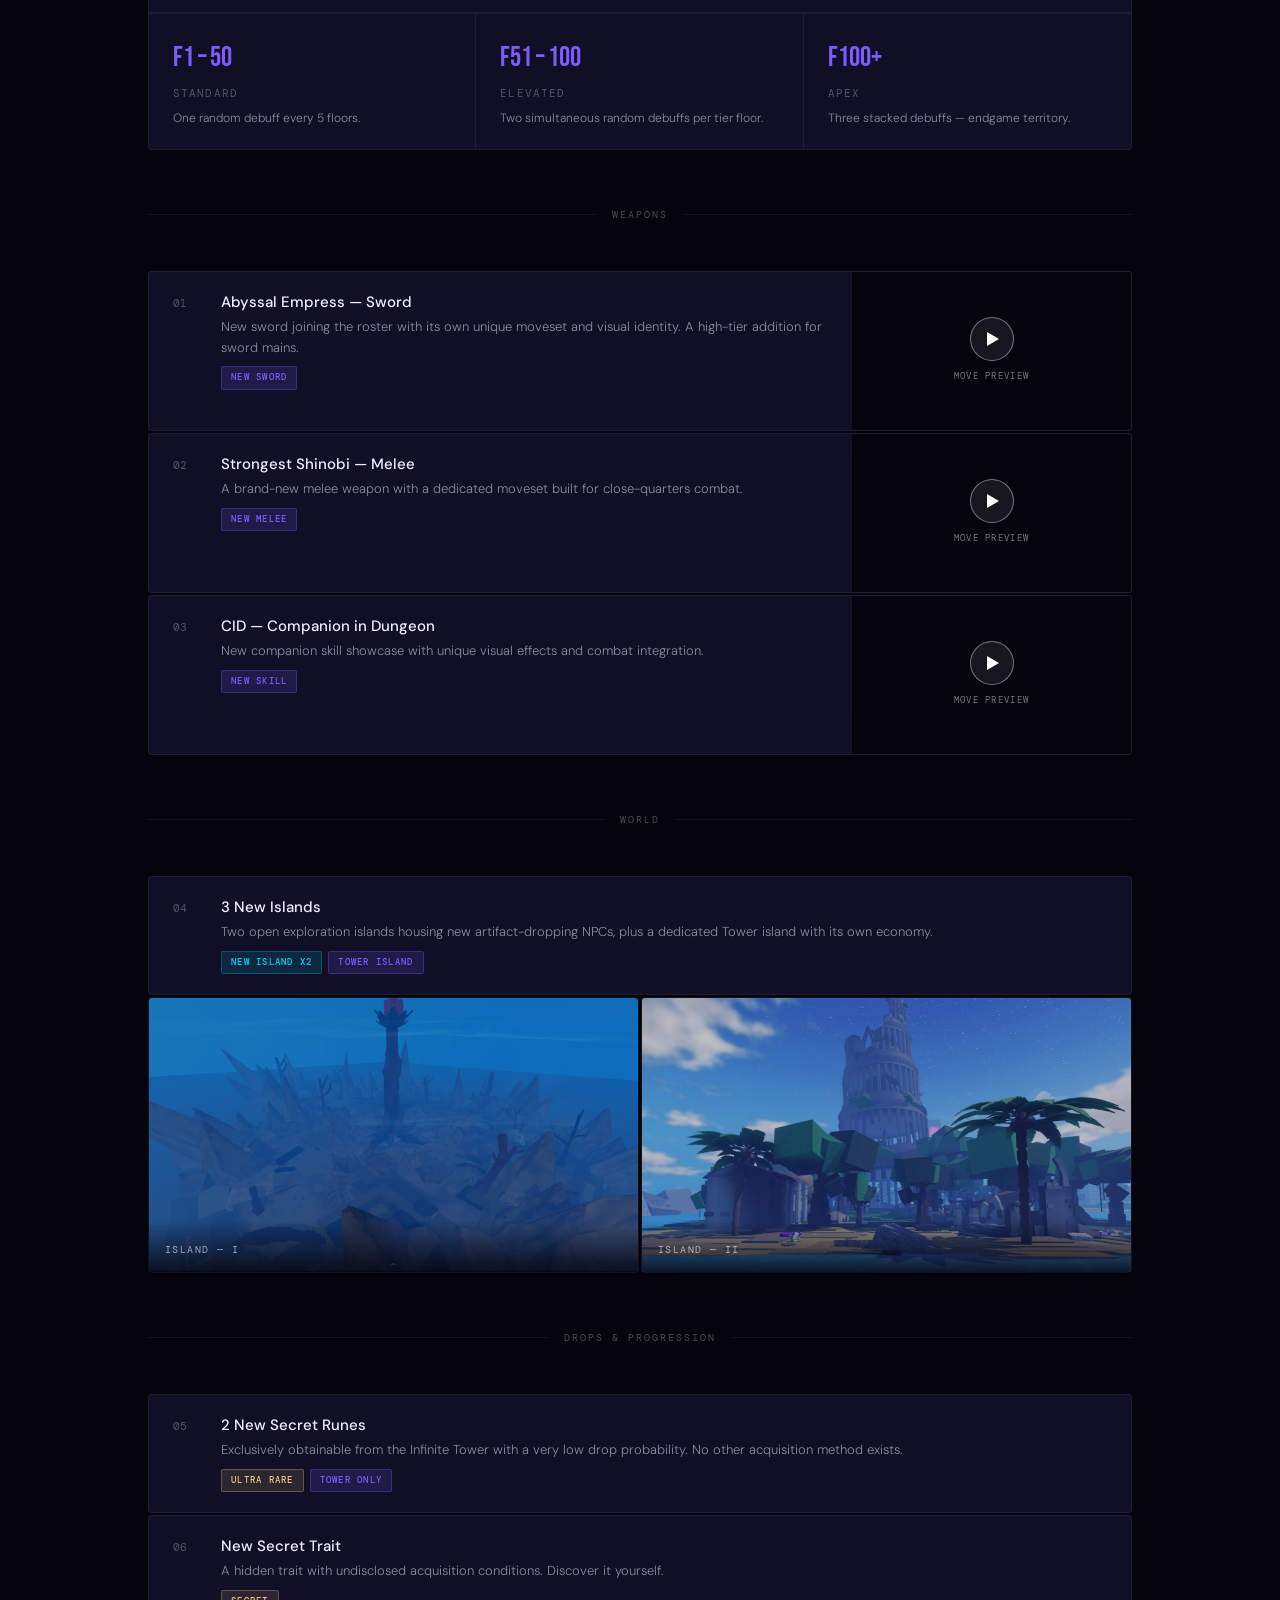
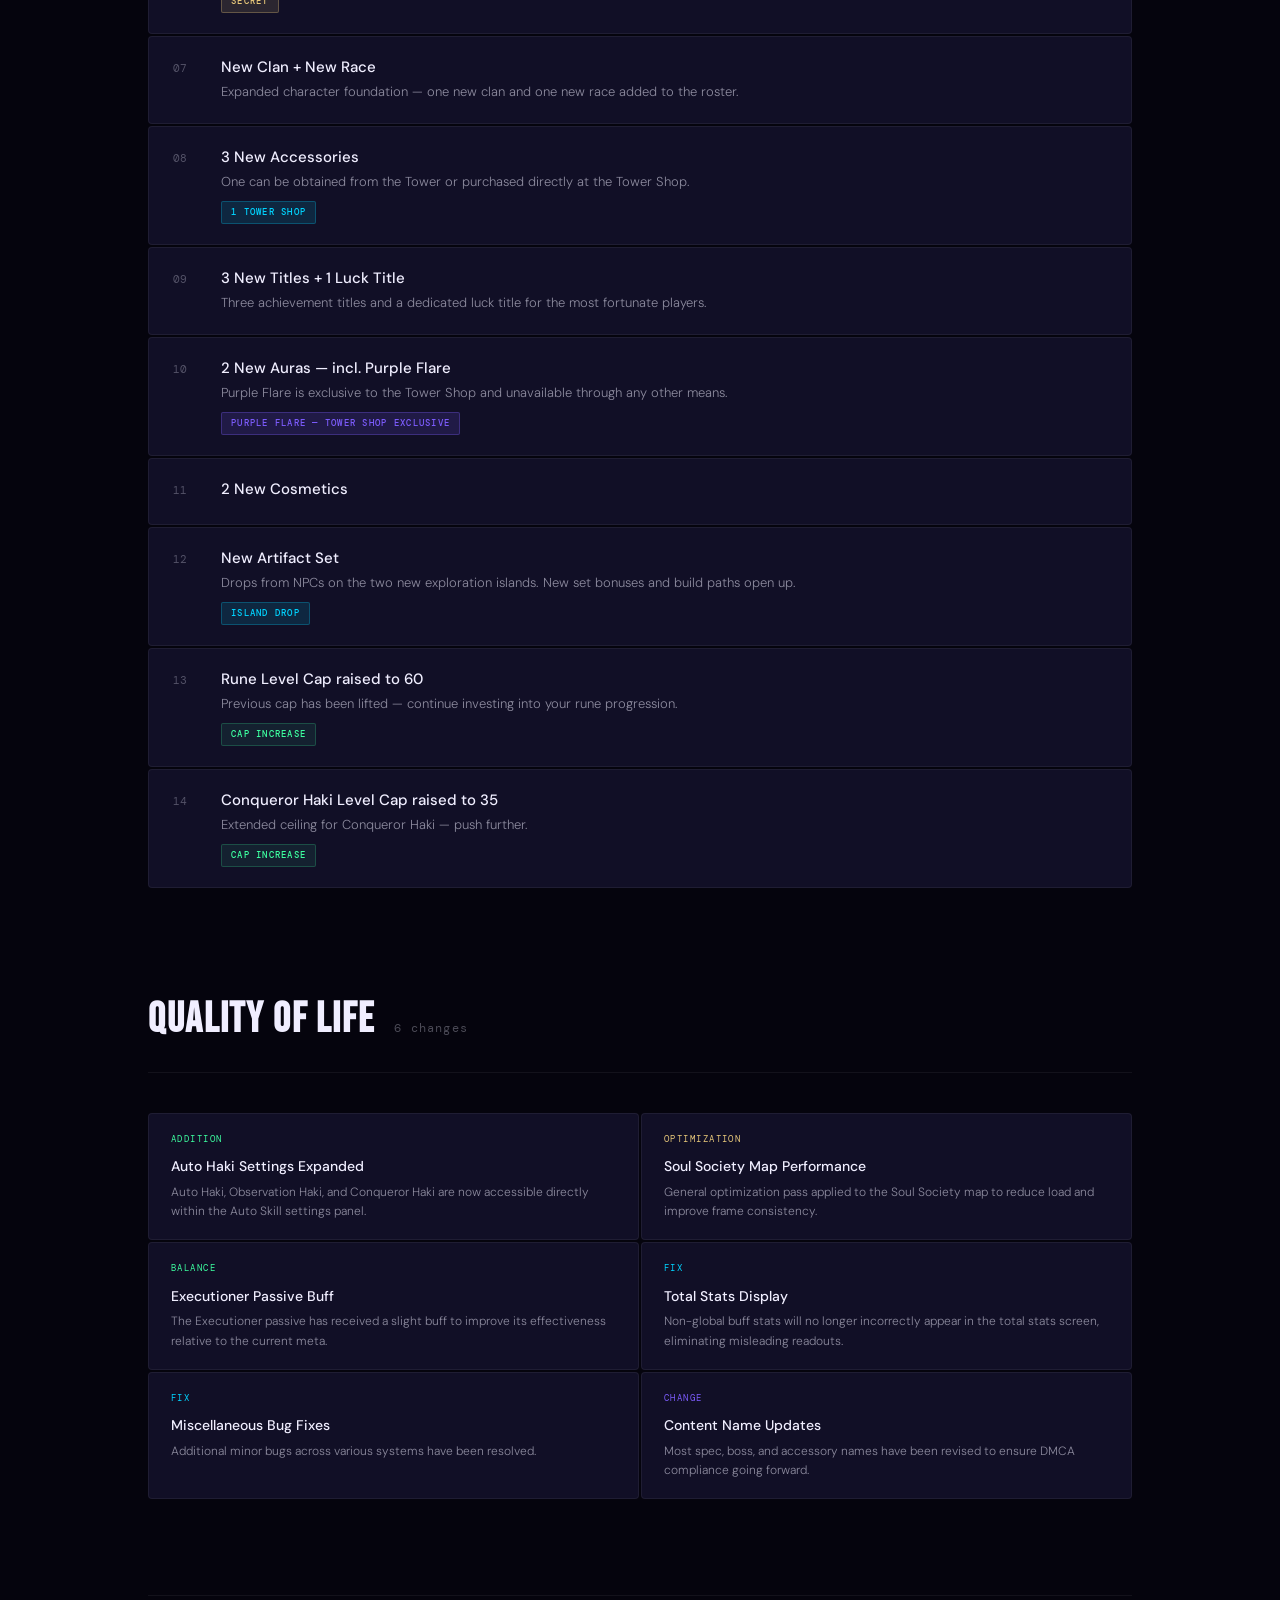
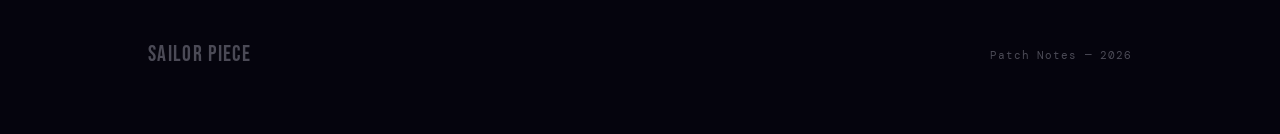
==== commit e517721b: "commit" ====
--- a/projects/sailor_piece_update/index.html
+++ b/projects/sailor_piece_update/index.html
@@ -411,7 +411,7 @@
   <div class="wrap">
     <div class="site-footer">
       <div class="footer-brand">Sailor Piece</div>
-      <div class="footer-copy">Patch Notes &mdash; 2025</div>
+      <div class="footer-copy">Patch Notes &mdash; 2026</div>
     </div>
   </div>
 </footer>
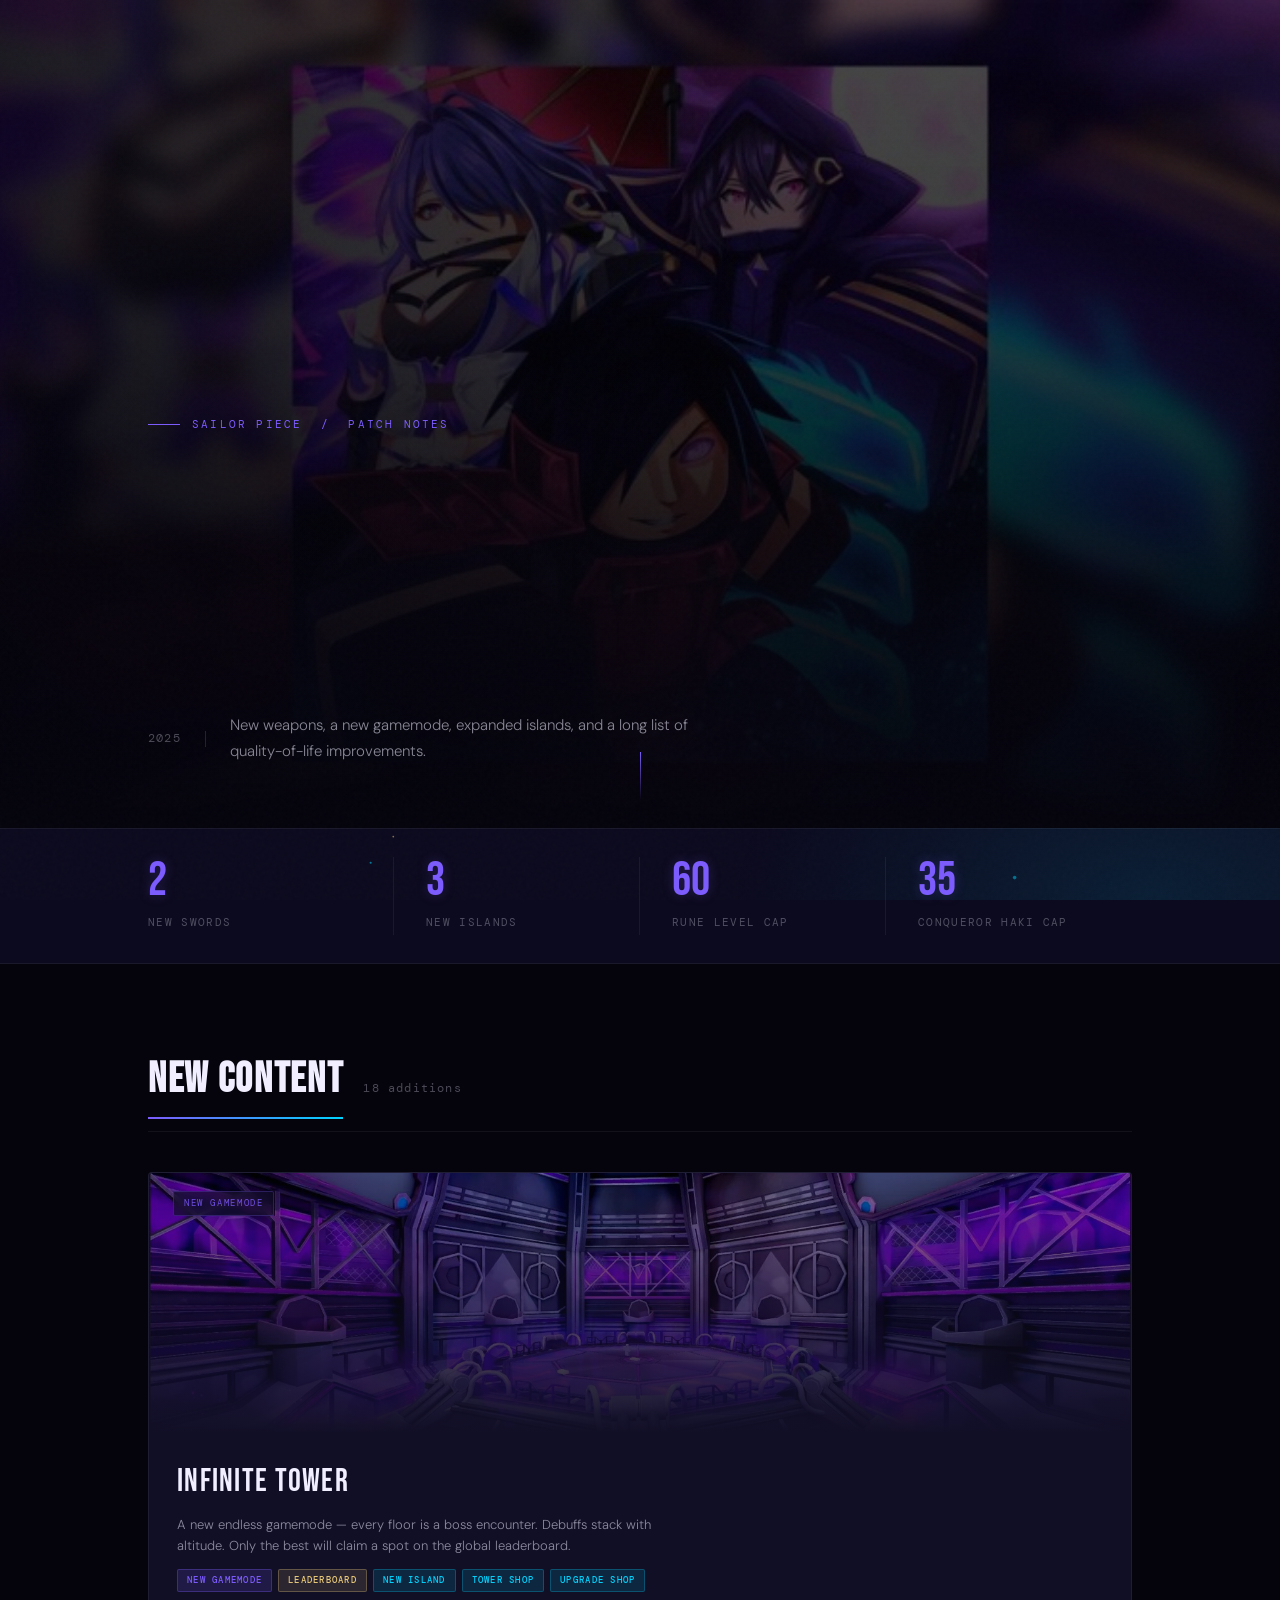
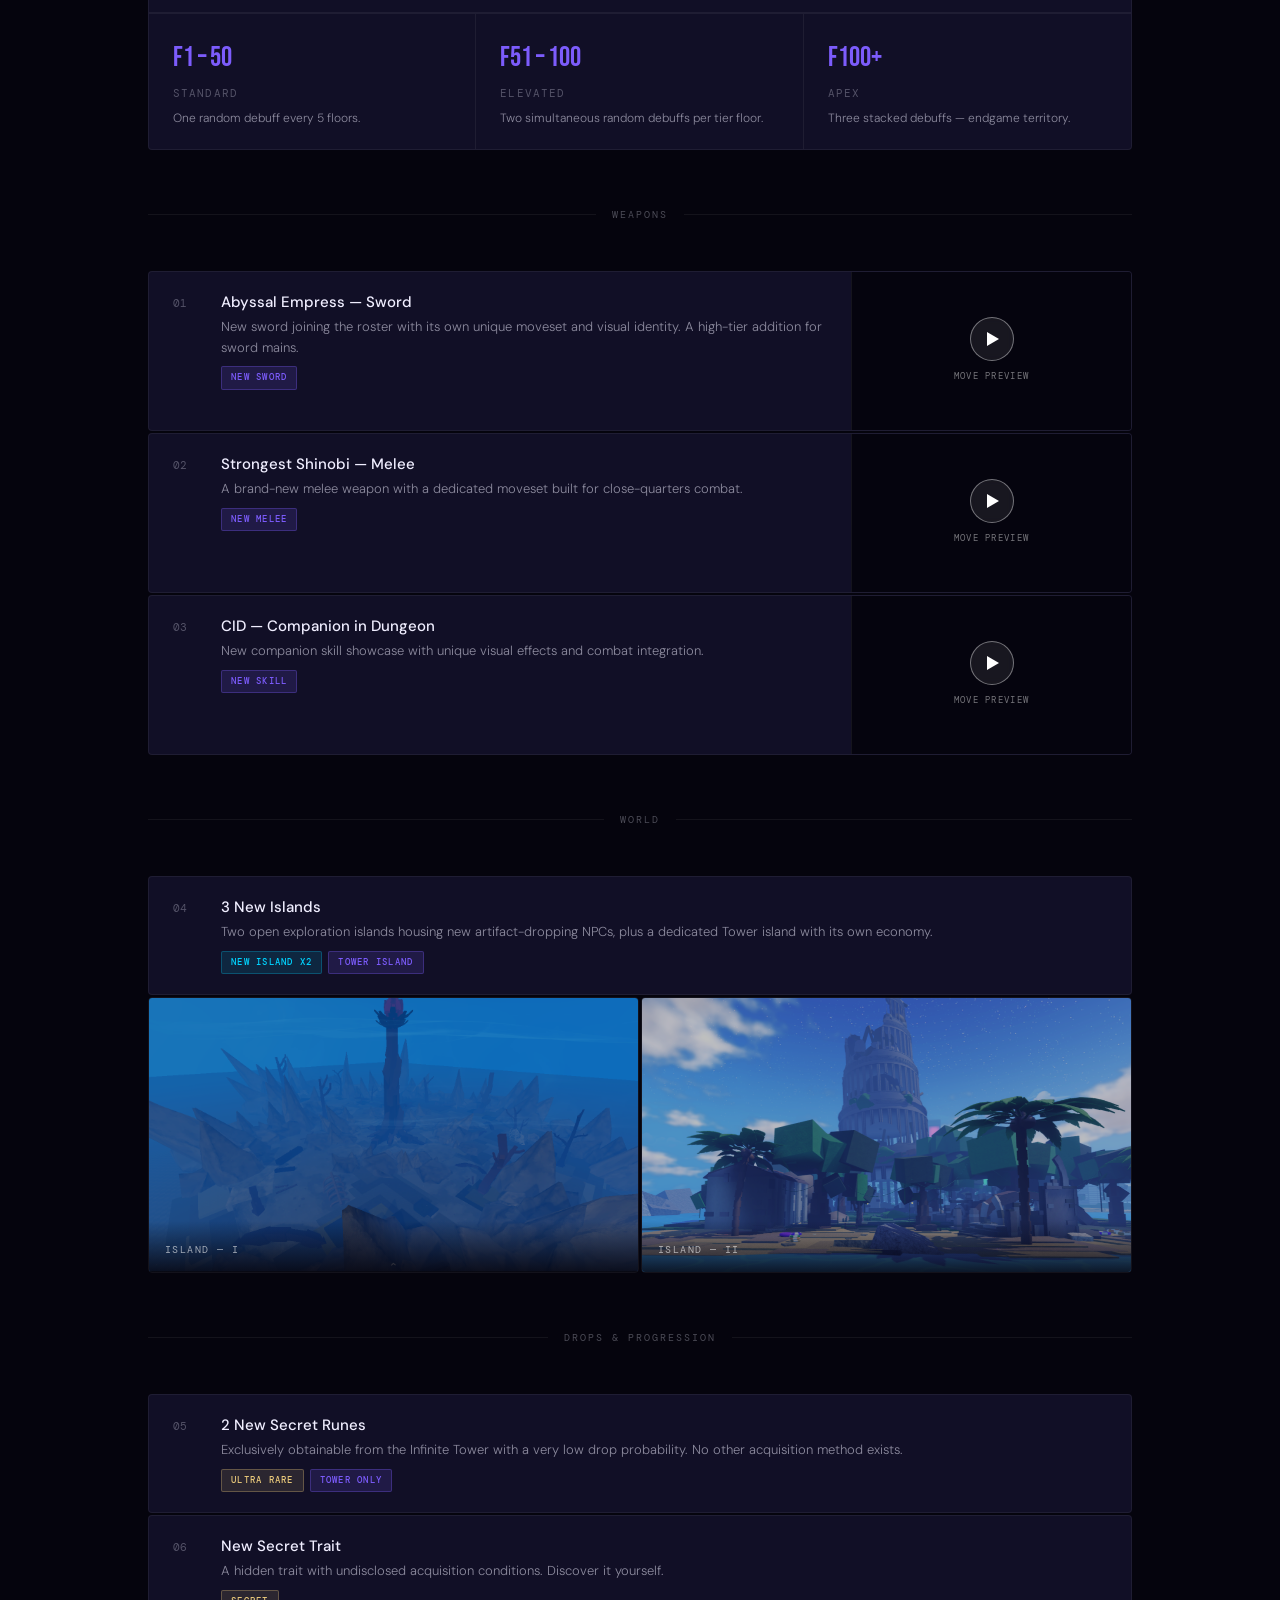
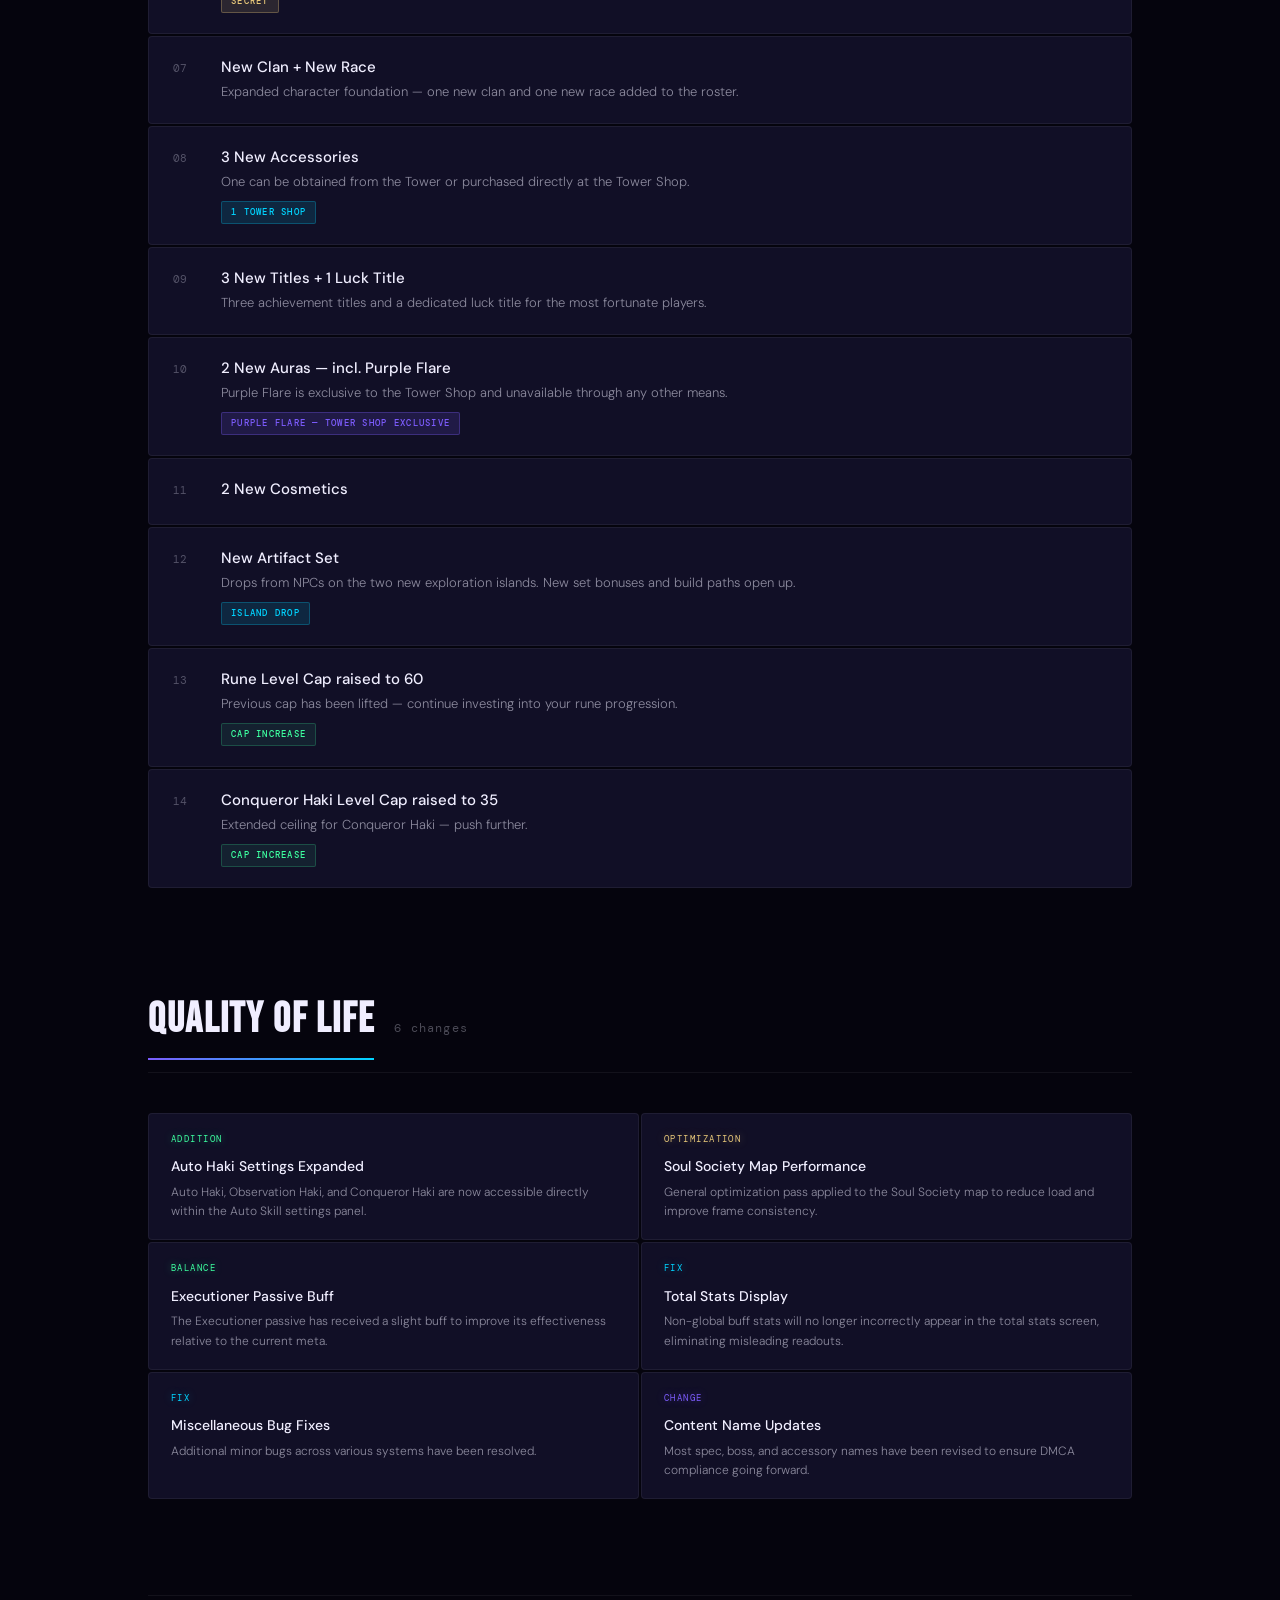
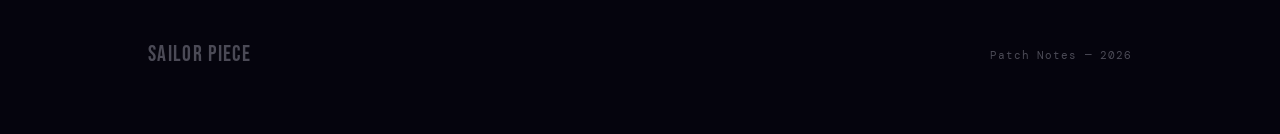
==== commit 9fd87a14: "commit" ====
--- a/projects/sailor_piece_update/index.html
+++ b/projects/sailor_piece_update/index.html
@@ -11,9 +11,10 @@
 </head>
 <body>
 
-<!-- ════════════════════════════════════════════
-     VIDEO MODAL
-════════════════════════════════════════════ -->
+<!-- PARTICLES CANVAS -->
+<canvas id="particles" aria-hidden="true"></canvas>
+
+<!-- VIDEO MODAL -->
 <div class="modal-backdrop" id="modal">
   <div class="modal-box">
     <button class="modal-close" onclick="closeModal()">&#x2715;</button>
@@ -21,10 +22,7 @@
   </div>
 </div>
 
-<!-- ════════════════════════════════════════════
-     HERO
-     Background: sailor_cover.png (game cover art)
-════════════════════════════════════════════ -->
+<!-- HERO -->
 <section class="hero">
   <div class="hero-bg">
     <img class="hero-cover" src="sailor_cover.png" alt="Sailor Piece" />
@@ -45,45 +43,41 @@
   </div>
 </section>
 
-<!-- ════════════════════════════════════════════
-     STATS BAR
-════════════════════════════════════════════ -->
+<!-- STATS BAR -->
 <div class="stats-bar">
   <div class="wrap">
     <div class="stats-grid">
       <div class="stat-item">
-        <span class="stat-num">2</span>
+        <span class="stat-num" data-target="2">0</span>
         <span class="stat-label">New Swords</span>
       </div>
       <div class="stat-item">
-        <span class="stat-num">3</span>
+        <span class="stat-num" data-target="3">0</span>
         <span class="stat-label">New Islands</span>
       </div>
       <div class="stat-item">
-        <span class="stat-num">60</span>
+        <span class="stat-num" data-target="60">0</span>
         <span class="stat-label">Rune Level Cap</span>
       </div>
       <div class="stat-item">
-        <span class="stat-num">35</span>
+        <span class="stat-num" data-target="35">0</span>
         <span class="stat-label">Conqueror Haki Cap</span>
       </div>
     </div>
   </div>
 </div>
 
-<!-- ════════════════════════════════════════════
-     MAIN CONTENT
-════════════════════════════════════════════ -->
+<!-- MAIN CONTENT -->
 <main class="wrap">
 
-  <!-- ── NEW CONTENT ── -->
+  <!-- NEW CONTENT -->
   <div class="section reveal">
     <div class="section-header">
       <h2 class="section-title">New Content</h2>
       <span class="section-count">18 additions</span>
     </div>
 
-    <!-- INFINITE TOWER — featured block with interior image -->
+    <!-- INFINITE TOWER -->
     <div class="tower-feature reveal">
       <div class="tower-visual">
         <img src="infinite_tower_interior.png" alt="Infinite Tower Interior" />
@@ -127,6 +121,7 @@
     </div>
 
     <!-- ABYSSAL EMPRESS -->
+    <!-- video src and openModal must use the SAME path -->
     <div class="entry-featured reveal">
       <div class="entry-inner">
         <div class="entry-index">01</div>
@@ -138,7 +133,7 @@
           </div>
         </div>
       </div>
-      <div class="entry-media" onclick="openModal('abyssal_empress_move.mp4')">
+      <div class="entry-media" data-video="videos/abyssal empress move.mp4">
         <video src="videos/abyssal empress move.mp4" muted loop playsinline preload="metadata"></video>
         <div class="video-overlay">
           <div class="play-btn">
@@ -161,7 +156,7 @@
           </div>
         </div>
       </div>
-      <div class="entry-media" onclick="openModal('strongest_shinobi_move.mp4')">
+      <div class="entry-media" data-video="videos/strongest shinobi move.mp4">
         <video src="videos/strongest shinobi move.mp4" muted loop playsinline preload="metadata"></video>
         <div class="video-overlay">
           <div class="play-btn">
@@ -184,7 +179,7 @@
           </div>
         </div>
       </div>
-      <div class="entry-media" onclick="openModal('cid_move.mp4')">
+      <div class="entry-media" data-video="videos/cid move.mp4">
         <video src="videos/cid move.mp4" muted loop playsinline preload="metadata"></video>
         <div class="video-overlay">
           <div class="play-btn">
@@ -354,7 +349,7 @@
     </div>
   </div>
 
-  <!-- ── QOL SECTION ── -->
+  <!-- QOL SECTION -->
   <div class="section reveal">
     <div class="section-header">
       <h2 class="section-title">Quality of Life</h2>
@@ -404,9 +399,6 @@
 
 </main>
 
-<!-- ════════════════════════════════════════════
-     FOOTER
-════════════════════════════════════════════ -->
 <footer>
   <div class="wrap">
     <div class="site-footer">
--- a/projects/sailor_piece_update/styles.css
+++ b/projects/sailor_piece_update/styles.css
@@ -450,3 +450,249 @@
   .hero-title     { font-size: 60px; }
   .tower-visual   { height: 180px; }
 }
+
+/* ═══════════════════════════════════════════════
+   ENHANCEMENTS — animations, particles, shimmer
+═══════════════════════════════════════════════ */
+
+/* ── Canvas particles (always behind everything) ── */
+#particles {
+  position: fixed;
+  inset: 0;
+  z-index: 0;
+  pointer-events: none;
+}
+
+/* ── Reveal: slide up with spring feel ── */
+.reveal {
+  opacity: 0;
+  transform: translateY(28px);
+  transition: opacity 0.55s cubic-bezier(0.22,1,0.36,1),
+              transform 0.55s cubic-bezier(0.22,1,0.36,1);
+}
+
+.reveal.visible {
+  opacity: 1;
+  transform: translateY(0);
+}
+
+/* ── Section title underline wipe-in ── */
+.section-title {
+  position: relative;
+  display: inline-block;
+}
+
+.section-title::after {
+  content: '';
+  position: absolute;
+  bottom: -4px;
+  left: 0;
+  width: 0;
+  height: 2px;
+  background: linear-gradient(90deg, var(--accent), var(--cyan));
+  transition: width 0.7s cubic-bezier(0.22,1,0.36,1) 0.15s;
+}
+
+.reveal.visible .section-title::after {
+  width: 100%;
+}
+
+/* ── Entry hover shimmer border ── */
+.entry.shimmer-active,
+.entry-featured.shimmer-active,
+.qol-entry.shimmer-active {
+  border-color: rgba(124,92,252,0.35);
+  box-shadow: 0 0 0 1px rgba(124,92,252,0.12), inset 0 0 24px rgba(124,92,252,0.04);
+  transition: border-color 0.15s, box-shadow 0.15s;
+}
+
+/* ── Tower feature — accent left border on hover ── */
+.tower-feature {
+  transition: border-color 0.2s, box-shadow 0.3s;
+}
+
+.tower-feature:hover {
+  border-color: rgba(124,92,252,0.4);
+  box-shadow: -3px 0 0 0 var(--accent), 0 0 40px rgba(124,92,252,0.08);
+}
+
+/* ── Floor tier number pulse on hover ── */
+.floor-tier:hover .floor-range {
+  animation: floorPulse 0.4s ease;
+  color: var(--cyan);
+}
+
+@keyframes floorPulse {
+  0%   { transform: scale(1);    }
+  40%  { transform: scale(1.08); }
+  100% { transform: scale(1);    }
+}
+
+/* ── Badge shimmer ── */
+.badge {
+  transition: transform 0.15s, box-shadow 0.15s;
+}
+
+.badge:hover {
+  transform: translateY(-1px);
+  box-shadow: 0 4px 12px rgba(0,0,0,0.3);
+}
+
+/* ── Stat number glow on load ── */
+.stat-num {
+  transition: color 0.3s;
+  text-shadow: 0 0 32px rgba(124,92,252,0.0);
+  animation: statGlow 1.8s 0.8s ease forwards;
+}
+
+@keyframes statGlow {
+  0%   { text-shadow: 0 0 0px  rgba(124,92,252,0.0); }
+  50%  { text-shadow: 0 0 24px rgba(124,92,252,0.7); }
+  100% { text-shadow: 0 0 12px rgba(124,92,252,0.25); }
+}
+
+/* ── Island card scale + glow ── */
+.island-card {
+  transition: transform 0.35s cubic-bezier(0.22,1,0.36,1),
+              box-shadow 0.35s;
+}
+
+.island-card:hover {
+  transform: translateY(-3px) scale(1.01);
+  box-shadow: 0 12px 40px rgba(124,92,252,0.18);
+}
+
+/* ── Entry media — accent ring on hover ── */
+.entry-media {
+  transition: box-shadow 0.2s;
+}
+
+.entry-media:hover {
+  box-shadow: inset 0 0 0 1px rgba(124,92,252,0.4);
+}
+
+/* ── Play button pulse idle ── */
+.play-btn {
+  animation: playPulse 2.4s infinite ease-in-out;
+}
+
+@keyframes playPulse {
+  0%, 100% { box-shadow: 0 0 0 0   rgba(124,92,252,0.0); }
+  50%       { box-shadow: 0 0 0 8px rgba(124,92,252,0.2); }
+}
+
+.entry-media:hover .play-btn {
+  animation: none;
+}
+
+/* ── QOL type label glow ── */
+.qol-type.buff   { text-shadow: 0 0 8px rgba(61,255,160,0.4);  }
+.qol-type.fix    { text-shadow: 0 0 8px rgba(0,212,255,0.4);   }
+.qol-type.opt    { text-shadow: 0 0 8px rgba(232,200,122,0.4); }
+.qol-type.change { text-shadow: 0 0 8px rgba(124,92,252,0.45); }
+
+/* ── Hero title shimmer sweep ── */
+.hero-title {
+  background: linear-gradient(
+    90deg,
+    var(--text-primary) 0%,
+    var(--text-primary) 40%,
+    rgba(240,238,255,0.6) 50%,
+    var(--text-primary) 60%,
+    var(--text-primary) 100%
+  );
+  background-size: 200% auto;
+  -webkit-background-clip: text;
+  -webkit-text-fill-color: transparent;
+  background-clip: text;
+  animation: titleShimmer 5s 1s linear infinite;
+}
+
+.hero-title .accent-word {
+  -webkit-text-fill-color: transparent;
+  -webkit-text-stroke: 1px rgba(124,92,252,0.7);
+  background: none;
+}
+
+@keyframes titleShimmer {
+  0%   { background-position: 200% center; }
+  100% { background-position: -200% center; }
+}
+
+/* ── Scroll cue wiggle ── */
+.scroll-cue {
+  animation: scrollCueFade 1s 1.2s ease forwards,
+             scrollCueBob 2.5s 2.2s ease-in-out infinite;
+}
+
+@keyframes scrollCueFade {
+  from { opacity: 0; }
+  to   { opacity: 1; }
+}
+
+@keyframes scrollCueBob {
+  0%, 100% { transform: translateX(-50%) translateY(0); }
+  50%       { transform: translateX(-50%) translateY(6px); }
+}
+
+/* ── Modal open animation ── */
+.modal-backdrop {
+  opacity: 0;
+  transition: opacity 0.25s ease;
+  display: flex !important;
+  pointer-events: none;
+}
+
+.modal-backdrop.open {
+  opacity: 1;
+  pointer-events: all;
+}
+
+.modal-box {
+  transform: scale(0.94) translateY(12px);
+  transition: transform 0.3s cubic-bezier(0.22,1,0.36,1);
+}
+
+.modal-backdrop.open .modal-box {
+  transform: scale(1) translateY(0);
+}
+
+/* ── Sep line animated wipe ── */
+.reveal.visible .sep-line {
+  animation: sepWipe 0.7s cubic-bezier(0.22,1,0.36,1) forwards;
+}
+
+@keyframes sepWipe {
+  from { transform: scaleX(0); transform-origin: left; }
+  to   { transform: scaleX(1); transform-origin: left; }
+}
+
+/* ── Tower visual scan line ── */
+.tower-visual::after {
+  content: '';
+  position: absolute;
+  top: -100%;
+  left: 0;
+  right: 0;
+  height: 60%;
+  background: linear-gradient(180deg, transparent 0%, rgba(124,92,252,0.06) 50%, transparent 100%);
+  animation: scanLine 4s linear infinite;
+  pointer-events: none;
+}
+
+@keyframes scanLine {
+  0%   { top: -60%; }
+  100% { top: 120%;  }
+}
+
+/* ── Entry appear: slight horizontal slide for alternating ── */
+.entry-featured:nth-child(odd).visible {
+  animation: slideFromLeft 0.5s cubic-bezier(0.22,1,0.36,1);
+}
+
+.entry-featured:nth-child(even).visible {
+  animation: slideFromRight 0.5s cubic-bezier(0.22,1,0.36,1);
+}
+
+@keyframes slideFromLeft  { from { transform: translateX(-12px); } to { transform: translateX(0); } }
+@keyframes slideFromRight { from { transform: translateX(12px);  } to { transform: translateX(0); } }
